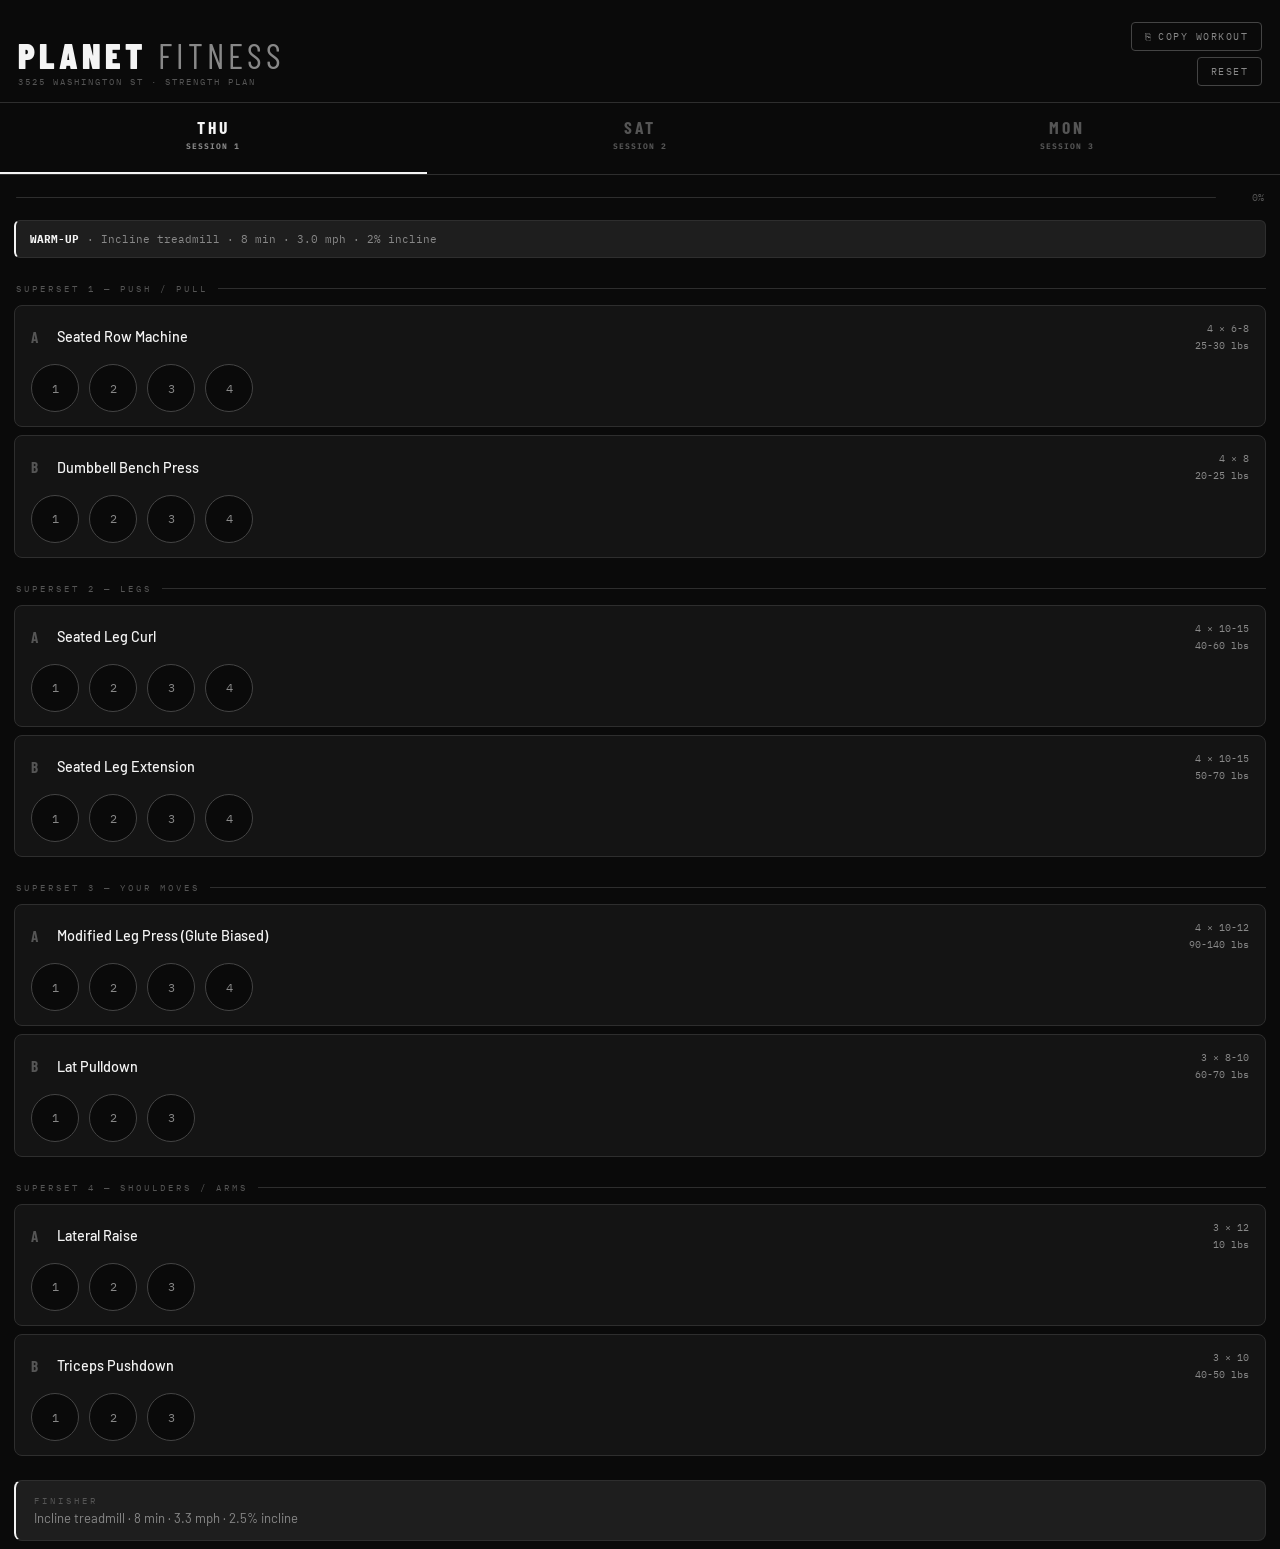
==== workout.html @ a13c5b5d "Init commit" ====
<!DOCTYPE html>
<html lang="en">
<head>
<meta charset="utf-8"/>
<meta content="width=device-width, initial-scale=1.0" name="viewport"/>
<title>Planet Fitness Tracker</title>
<link href="https://fonts.googleapis.com/css2?family=Barlow+Condensed:wght@400;600;700;900&amp;family=IBM+Plex+Mono:wght@400;500&amp;family=Barlow:wght@300;400;500&amp;display=swap" rel="stylesheet"/>
<style>
:root {
  --bg: #0a0a0a;
  --bg2: #141414;
  --bg3: #1e1e1e;
  --border: #2e2e2e;
  --border-hi: #444;
  --white: #f4f4f4;
  --muted: #888;
  --dim: #555;
  --red: #e53935;
  --green: #43a047;
  --timer-active: #fdd835;
}
* { box-sizing: border-box; margin: 0; padding: 0; }
html, body {
  background: var(--bg);
  color: var(--white);
  font-family: 'Barlow', sans-serif;
  min-height: 100vh;
}

/* ── Header ── */
header {
  padding: 22px 18px 16px;
  border-bottom: 1px solid var(--border);
  display: flex;
  align-items: flex-end;
  justify-content: space-between;
  background: var(--bg);
  position: sticky;
  top: 0;
  z-index: 20;
}
.wordmark { line-height: 1; }
.logo {
  font-family: 'Barlow Condensed', sans-serif;
  font-weight: 900;
  font-size: 2.2rem;
  letter-spacing: 4px;
  color: var(--white);
  text-transform: uppercase;
}
.logo span { color: var(--muted); font-weight: 400; }
.subtitle {
  font-family: 'IBM Plex Mono', monospace;
  font-size: 0.58rem;
  color: var(--dim);
  letter-spacing: 2px;
  text-transform: uppercase;
  margin-top: 4px;
}
.reset-btn {
  background: none;
  border: 1px solid var(--border-hi);
  color: var(--muted);
  font-family: 'IBM Plex Mono', monospace;
  font-size: 0.6rem;
  padding: 7px 13px;
  border-radius: 4px;
  cursor: pointer;
  letter-spacing: 1.5px;
  text-transform: uppercase;
  transition: all 0.15s;
  -webkit-tap-highlight-color: transparent;
  user-select: none;
}
.reset-btn:hover { border-color: var(--white); color: var(--white); }

/* ── Rest Timer (fixed floating pill) ── */
#rest-timer-bar {
  position: fixed;
  bottom: 24px;
  left: 50%;
  transform: translateX(-50%) translateY(0);
  z-index: 50;
  background: var(--bg3);
  border: 1px solid var(--border-hi);
  border-radius: 100px;
  display: flex;
  align-items: center;
  gap: 12px;
  padding: 10px 20px;
  width: min(320px, 88vw);
  box-shadow: 0 8px 32px rgba(0,0,0,0.7);
  transition: opacity 0.25s, transform 0.25s;
}
#rest-timer-bar.hidden {
  opacity: 0;
  pointer-events: none;
  transform: translateX(-50%) translateY(12px);
}
#rest-timer-label {
  font-family: 'IBM Plex Mono', monospace;
  font-size: 0.58rem;
  letter-spacing: 2px;
  color: var(--dim);
  text-transform: uppercase;
  flex-shrink: 0;
}
#rest-timer-track {
  flex: 1;
  height: 2px;
  background: var(--border);
  border-radius: 2px;
  overflow: hidden;
}
#rest-timer-fill {
  height: 100%;
  background: var(--timer-active);
  border-radius: 2px;
  width: 100%;
  transition: background 0.5s;
}
#rest-timer-count {
  font-family: 'IBM Plex Mono', monospace;
  font-size: 0.85rem;
  font-weight: 500;
  color: var(--timer-active);
  width: 38px;
  text-align: right;
  flex-shrink: 0;
  transition: color 0.5s;
}
#rest-timer-bar.done-state #rest-timer-fill { background: var(--green); }
#rest-timer-bar.done-state #rest-timer-count { color: var(--green); }

/* ── Tabs ── */
.tabs {
  display: flex;
  border-bottom: 1px solid var(--border);
  background: var(--bg);
  position: sticky;
  top: 69px;
  z-index: 17;
}
.tab {
  flex: 1;
  padding: 13px 8px 11px;
  text-align: center;
  cursor: pointer;
  font-family: 'Barlow Condensed', sans-serif;
  font-weight: 700;
  font-size: 1.1rem;
  letter-spacing: 3px;
  color: var(--dim);
  border-bottom: 2px solid transparent;
  text-transform: uppercase;
  transition: all 0.15s;
  -webkit-tap-highlight-color: transparent;
  user-select: none;
  position: relative;
}
.tab.active { color: var(--white); border-bottom-color: var(--white); }
.tab .day-label {
  font-family: 'IBM Plex Mono', monospace;
  font-size: 0.5rem;
  display: block;
  text-transform: uppercase;
  color: var(--dim);
  margin-top: 3px;
  letter-spacing: 1px;
}
.tab.active .day-label { color: var(--muted); }
/* last-done badge */
.tab .last-done {
  font-family: 'IBM Plex Mono', monospace;
  font-size: 0.42rem;
  color: var(--green);
  display: block;
  letter-spacing: 0.5px;
  margin-top: 2px;
  height: 8px;
}

/* ── Session ── */
.session { display: none; padding: 0 14px; }
.session.active { display: block; }

/* ── Progress ── */
.progress-wrap {
  padding: 16px 2px 0;
  display: flex;
  align-items: center;
  gap: 12px;
}
.progress-bar-bg {
  flex: 1;
  height: 1px;
  background: var(--border);
  border-radius: 1px;
  overflow: hidden;
}
.progress-bar-fill {
  height: 100%;
  background: var(--white);
  border-radius: 1px;
  transition: width 0.3s ease;
  width: 0%;
}
.progress-pct {
  font-family: 'IBM Plex Mono', monospace;
  font-size: 0.6rem;
  color: var(--dim);
  width: 36px;
  text-align: right;
  transition: color 0.3s;
}
.progress-pct.lit { color: var(--white); }

/* ── Warm-up ── */
.warmup-bar {
  margin: 16px 0 6px;
  background: var(--bg3);
  border: 1px solid var(--border);
  border-left: 2px solid var(--white);
  padding: 11px 14px;
  border-radius: 6px;
  font-family: 'IBM Plex Mono', monospace;
  font-size: 0.68rem;
  color: var(--muted);
  display: flex;
  align-items: center;
  gap: 8px;
}
.warmup-bar strong { color: var(--white); }

/* ── Superset Label ── */
.superset-label {
  font-family: 'IBM Plex Mono', monospace;
  font-size: 0.58rem;
  letter-spacing: 3px;
  color: var(--dim);
  margin: 24px 0 10px 2px;
  text-transform: uppercase;
  display: flex;
  align-items: center;
  gap: 10px;
}
.superset-label::after {
  content: '';
  flex: 1;
  height: 1px;
  background: var(--border);
}

/* ── Exercise Card ── */
.exercise-card {
  background: var(--bg2);
  border: 1px solid var(--border);
  border-radius: 8px;
  margin-bottom: 8px;
  overflow: hidden;
  transition: opacity 0.4s ease;
}
.exercise-card.completed { opacity: 0.32; }
.exercise-header {
  display: flex;
  align-items: center;
  padding: 14px 16px 10px;
  gap: 12px;
}
.ex-letter {
  font-family: 'Barlow Condensed', sans-serif;
  font-weight: 700;
  font-size: 0.95rem;
  color: var(--dim);
  width: 14px;
  flex-shrink: 0;
  letter-spacing: 1px;
}
.ex-name {
  flex: 1;
  font-size: 0.9rem;
  font-weight: 500;
  color: var(--white);
  line-height: 1.35;
}
.ex-detail {
  font-family: 'IBM Plex Mono', monospace;
  font-size: 0.63rem;
  color: var(--muted);
  text-align: right;
  flex-shrink: 0;
  line-height: 1.7;
}

/* ── Set Dots ── */
.set-row {
  display: flex;
  padding: 0 16px 14px;
  gap: 10px;
  flex-wrap: wrap;
}
.set-dot {
  width: 48px;
  height: 48px;
  border-radius: 50%;
  border: 1px solid var(--border-hi);
  background: var(--bg);
  cursor: pointer;
  display: inline-flex;
  align-items: center;
  justify-content: center;
  font-family: 'IBM Plex Mono', monospace;
  font-size: 0.72rem;
  color: var(--muted);
  transition: background 0.12s, border-color 0.12s, color 0.12s;
  -webkit-tap-highlight-color: transparent;
  user-select: none;
  -webkit-user-select: none;
  touch-action: manipulation;
}
.set-dot.done {
  background: var(--white);
  border-color: var(--white);
  color: #000;
  font-size: 1.1rem;
}
.set-dot.failed {
  background: var(--red);
  border-color: var(--red);
  color: #fff;
  font-size: 0.95rem;
}

/* ── Finisher ── */
.finisher-card {
  margin: 24px 0 8px;
  background: var(--bg3);
  border: 1px solid var(--border);
  border-left: 2px solid var(--white);
  border-radius: 8px;
  padding: 14px 18px;
}
.finisher-label {
  font-family: 'IBM Plex Mono', monospace;
  font-size: 0.55rem;
  letter-spacing: 3px;
  color: var(--dim);
  text-transform: uppercase;
}
.finisher-text {
  font-size: 0.82rem;
  margin-top: 4px;
  color: var(--muted);
}

/* ── Header Buttons ── */
.header-actions {
  display: flex;
  flex-direction: column;
  align-items: flex-end;
  gap: 6px;
}
#copy-btn {
  background: none;
  border: 1px solid var(--border-hi);
  color: var(--muted);
  font-family: 'IBM Plex Mono', monospace;
  font-size: 0.6rem;
  padding: 7px 13px;
  border-radius: 4px;
  cursor: pointer;
  letter-spacing: 1.5px;
  text-transform: uppercase;
  transition: all 0.15s;
  -webkit-tap-highlight-color: transparent;
  user-select: none;
  white-space: nowrap;
  display: flex;
  align-items: center;
  gap: 6px;
}
#copy-btn:hover { border-color: var(--white); color: var(--white); }
#copy-btn.copied { color: var(--green); border-color: var(--green); }

/* ── Complete Banner ── */
.complete-banner {
  display: none;
  margin: 18px 0 0;
  background: var(--bg3);
  border: 1px solid var(--border-hi);
  border-radius: 8px;
  padding: 20px 16px;
  text-align: center;
  font-family: 'Barlow Condensed', sans-serif;
  font-weight: 700;
  font-size: 1.6rem;
  letter-spacing: 5px;
  color: var(--white);
  text-transform: uppercase;
}
.complete-banner.visible { display: block; }
.complete-banner small {
  display: block;
  font-family: 'IBM Plex Mono', monospace;
  font-size: 0.58rem;
  letter-spacing: 2px;
  color: var(--dim);
  margin-top: 6px;
  text-transform: uppercase;
}
</style>
</head>
<body>
<header>
<div class="wordmark">
<div class="logo">Planet <span>Fitness</span></div>
<div class="subtitle">3525 Washington St · Strength Plan</div>
</div>
<div class="header-actions">
<button id="copy-btn"><span>⎘</span> Copy Workout</button>
<button class="reset-btn" id="reset-btn">Reset</button>
</div>
</header>
<!-- Rest Timer -->
<div class="hidden" id="rest-timer-bar">
<span id="rest-timer-label">REST</span>
<div id="rest-timer-track"><div id="rest-timer-fill"></div></div>
<span id="rest-timer-count">90</span>
</div>
<div id="app"></div>
<script src="app.js"></script>
</body>
</html>
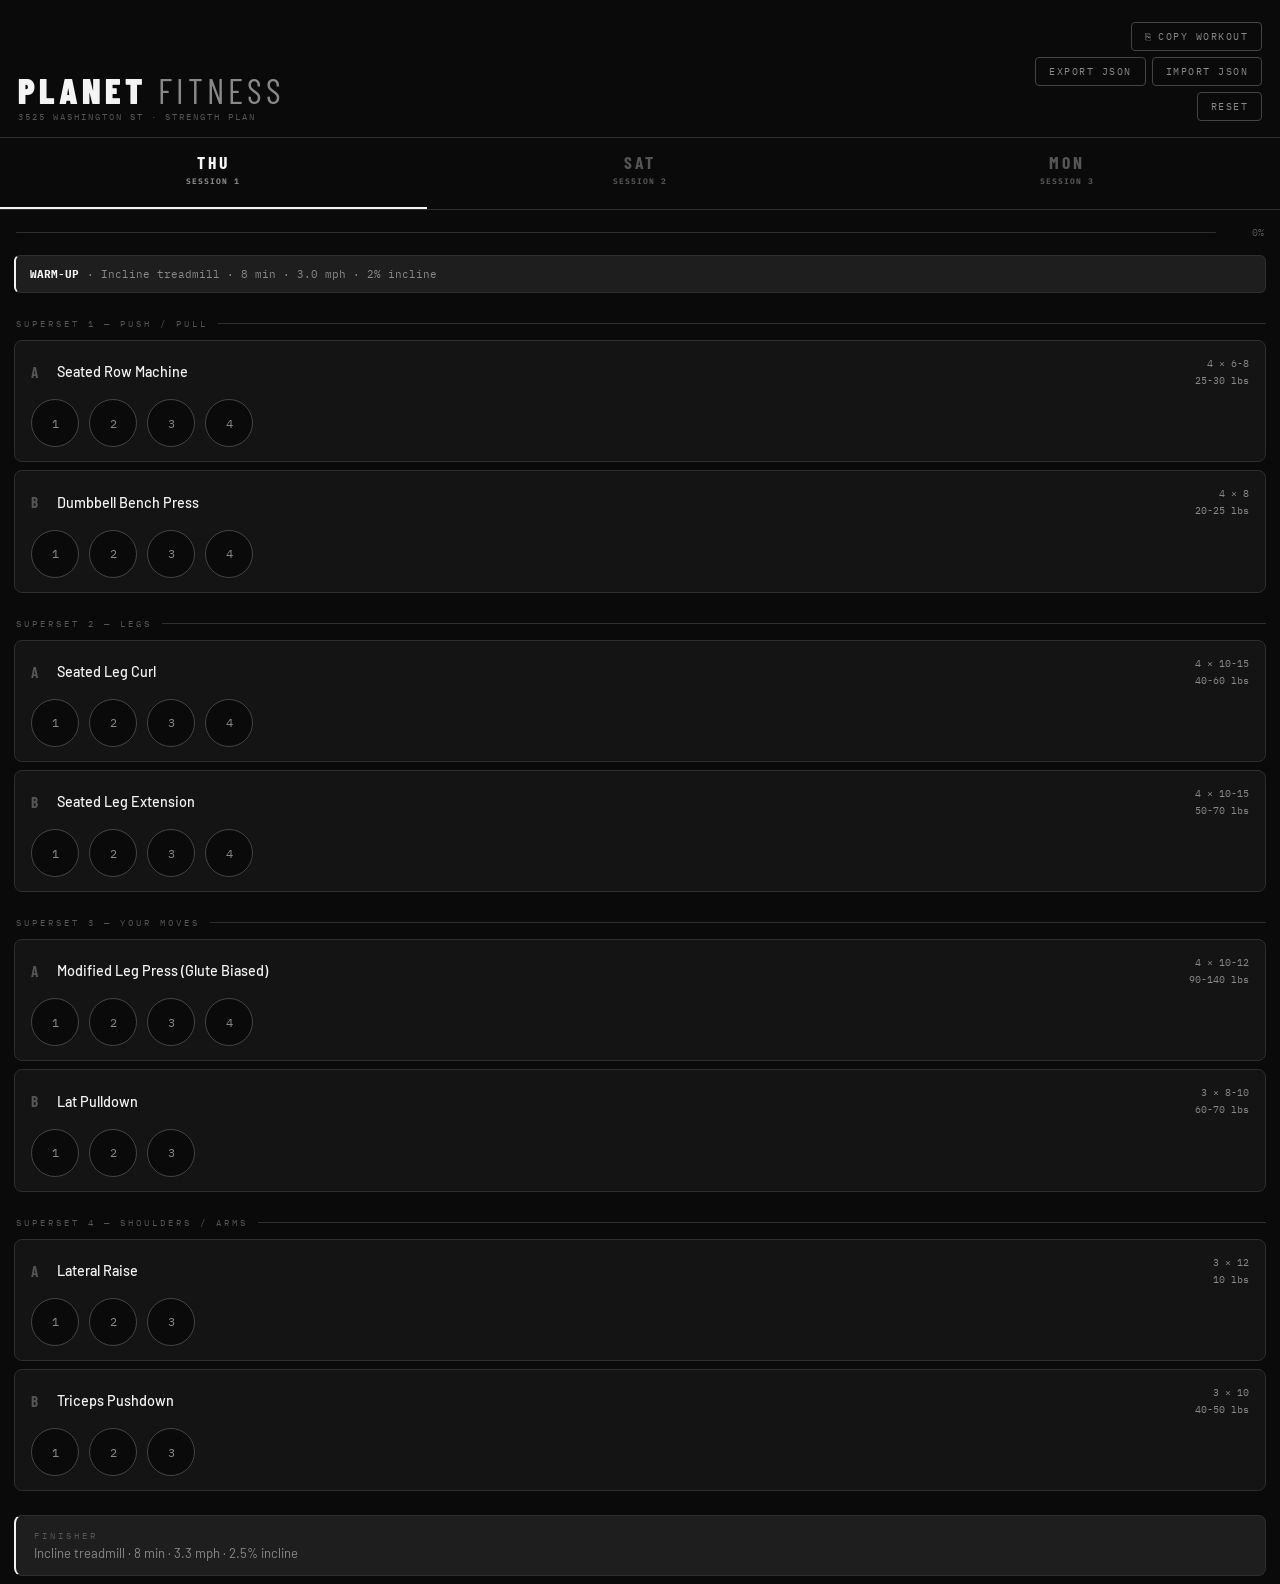
==== commit 0cfd8b89: "refactor: centralize state management and add JSON export/import functionality" ====
--- a/workout.html
+++ b/workout.html
@@ -418,6 +418,10 @@
 </div>
 <div class="header-actions">
 <button id="copy-btn"><span>⎘</span> Copy Workout</button>
+<div style="display: flex; gap: 6px;">
+  <button class="reset-btn" id="export-btn">Export JSON</button>
+  <button class="reset-btn" id="import-btn">Import JSON</button>
+</div>
 <button class="reset-btn" id="reset-btn">Reset</button>
 </div>
 </header>
